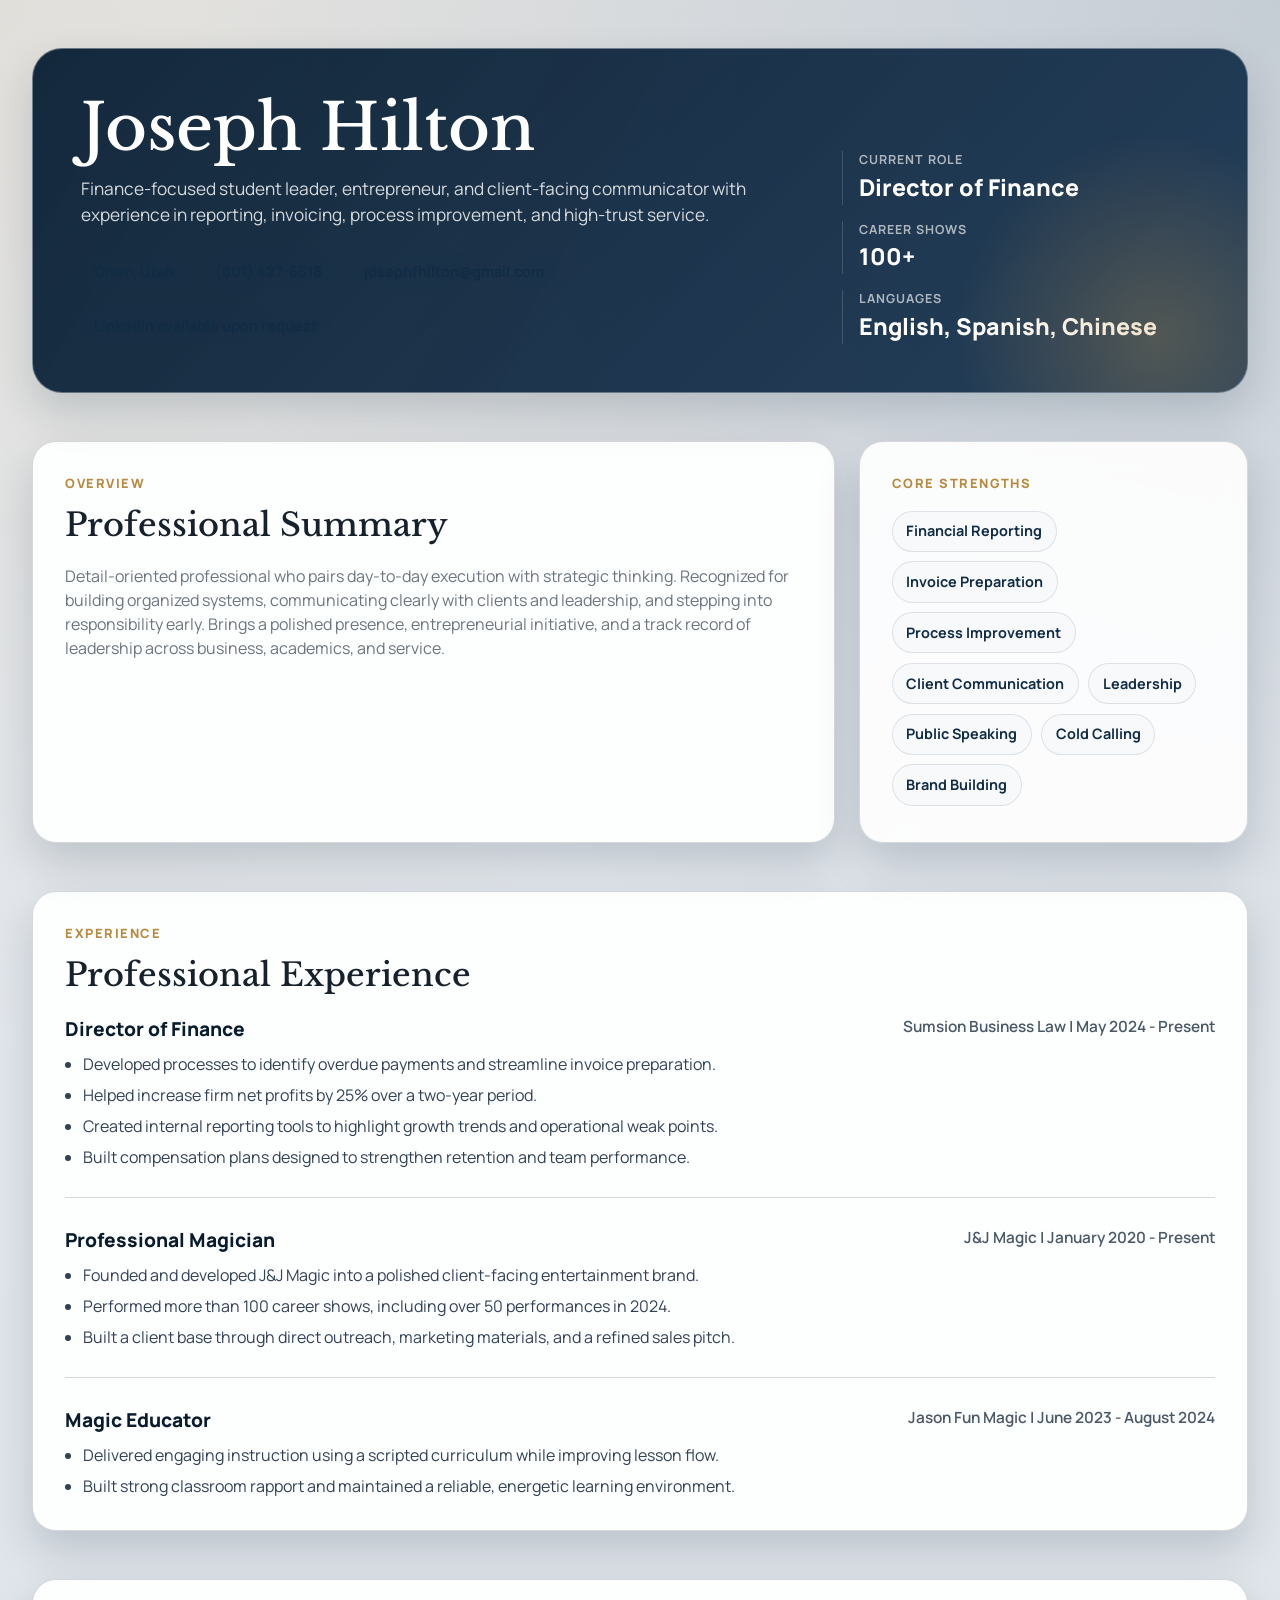
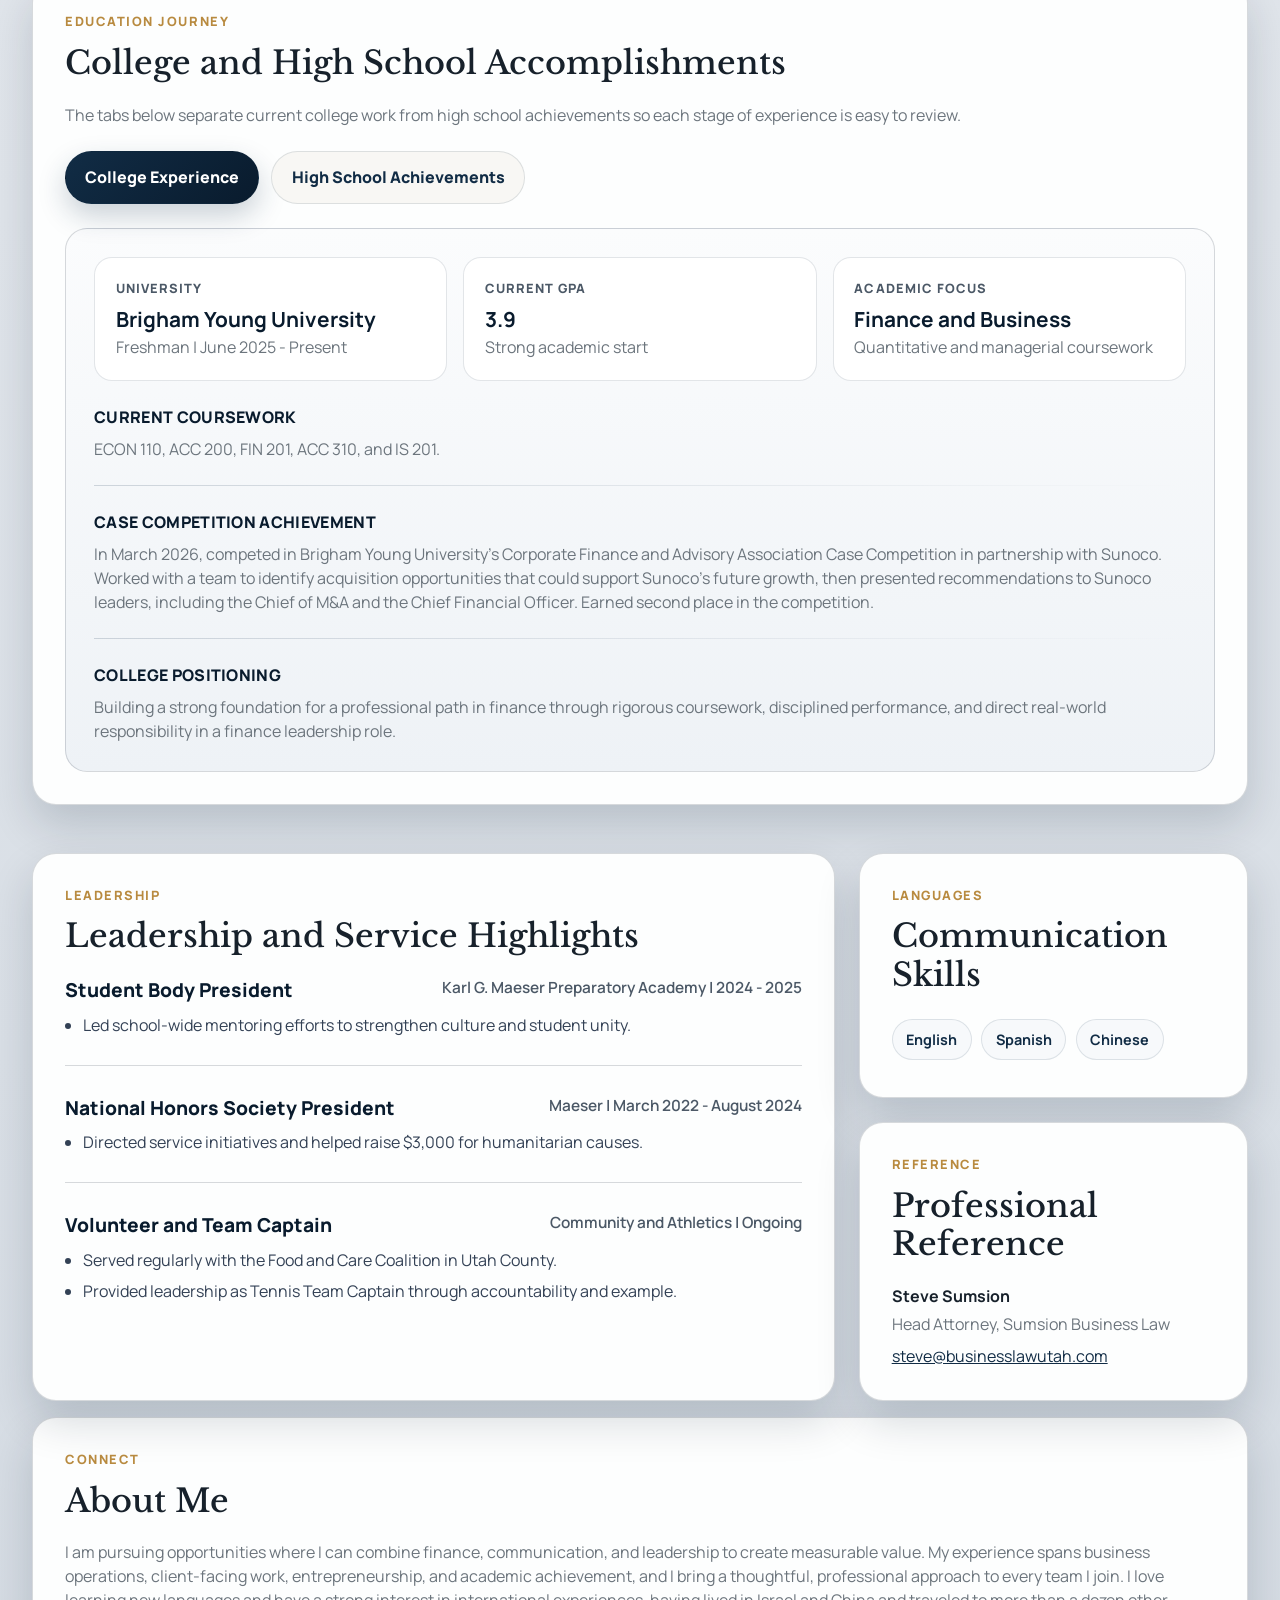
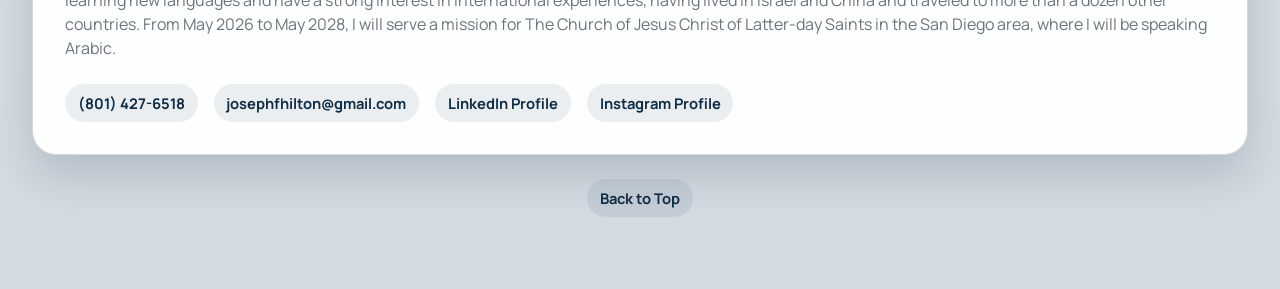
==== professional.html @ 19126810 "Add files via upload" ====
<!DOCTYPE html>
<html lang="en">
<head>
  <meta charset="UTF-8" />
  <meta name="viewport" content="width=device-width, initial-scale=1.0" />
  <title>Joseph Hilton | Professional Profile</title>

  <link rel="preconnect" href="https://fonts.googleapis.com" />
  <link rel="preconnect" href="https://fonts.gstatic.com" crossorigin />
  <link
    href="https://fonts.googleapis.com/css2?family=Libre+Baskerville:wght@700&family=Manrope:wght@400;500;600;700;800&display=swap"
    rel="stylesheet"
  />

  <link
    href="https://cdn.jsdelivr.net/npm/bootstrap@5.3.3/dist/css/bootstrap.min.css"
    rel="stylesheet"
  />

  <style>
    :root {
      --bg: #dfe4ea;
      --surface: rgba(255, 255, 255, 0.9);
      --surface-strong: #fdfefe;
      --ink: #17212b;
      --muted: #4b5866;
      --line: rgba(16, 30, 44, 0.16);
      --navy: #112c45;
      --navy-deep: #091b2d;
      --gold: #b88a3f;
      --highlight: rgba(184, 138, 63, 0.34);
      --shadow: 0 20px 44px rgba(9, 27, 45, 0.16);
    }

    body {
      margin: 0;
      color: var(--ink);
      font-family: "Manrope", sans-serif;
      background:
        radial-gradient(circle at top left, rgba(184, 138, 63, 0.12), transparent 28%),
        radial-gradient(circle at top right, rgba(17, 44, 69, 0.16), transparent 30%),
        linear-gradient(180deg, #e7ebf0 0%, var(--bg) 52%, #d3dae2 100%);
    }

    h1, h2, h3, h4, .serif {
      font-family: "Libre Baskerville", serif;
    }

    a {
      color: var(--navy);
    }

    a:hover {
      color: var(--navy-deep);
    }

    .page-shell {
      max-width: 1240px;
    }

    .hero-panel {
      position: relative;
      overflow: hidden;
      border: 1px solid rgba(255, 255, 255, 0.35);
      border-radius: 30px;
      background:
        linear-gradient(135deg, rgba(15, 36, 57, 0.98), rgba(22, 50, 79, 0.92)),
        linear-gradient(120deg, rgba(200, 155, 75, 0.25), transparent 55%);
      box-shadow: var(--shadow);
    }

    .hero-panel::after {
      content: "";
      position: absolute;
      inset: auto -10% -45% auto;
      width: 420px;
      height: 420px;
      border-radius: 50%;
      background: radial-gradient(circle, rgba(200, 155, 75, 0.28), transparent 68%);
      pointer-events: none;
    }

    .eyebrow {
      display: inline-flex;
      align-items: center;
      gap: 0.5rem;
      padding: 0.45rem 0.8rem;
      border: 1px solid rgba(255, 255, 255, 0.18);
      border-radius: 999px;
      background: rgba(255, 255, 255, 0.08);
      color: #f3e7d0;
      font-size: 0.82rem;
      font-weight: 700;
      letter-spacing: 0.08em;
      text-transform: uppercase;
    }

    .hero-title {
      color: #ffffff;
      font-size: clamp(2.4rem, 5vw, 4.5rem);
      line-height: 0.98;
    }

    .hero-subtitle {
      max-width: 680px;
      color: rgba(255, 255, 255, 0.82);
      font-size: 1.08rem;
    }

    .hero-metric {
      border-left: 1px solid rgba(255, 255, 255, 0.16);
      padding-left: 1rem;
    }

    .hero-metric-label {
      color: rgba(255, 255, 255, 0.64);
      font-size: 0.78rem;
      font-weight: 700;
      letter-spacing: 0.08em;
      text-transform: uppercase;
    }

    .hero-metric-value {
      color: #ffffff;
      font-size: 1.45rem;
      font-weight: 800;
    }

    .profile-card {
      border: 1px solid var(--line);
      border-radius: 24px;
      background: var(--surface);
      backdrop-filter: blur(14px);
      box-shadow: var(--shadow);
    }

    .profile-card {
      padding: 2rem;
      height: 100%;
      transition: box-shadow 0.2s ease, transform 0.2s ease, border-color 0.2s ease;
    }

    .profile-chip {
      display: inline-flex;
      align-items: center;
      padding: 0.5rem 0.8rem;
      border-radius: 999px;
      background: rgba(22, 50, 79, 0.08);
      color: var(--navy);
      font-size: 0.92rem;
      font-weight: 700;
      text-decoration: none;
    }

    .section-card {
      border: 1px solid var(--line);
      border-radius: 24px;
      background: var(--surface-strong);
      box-shadow: var(--shadow);
      padding: 2rem;
      transition: box-shadow 0.2s ease, transform 0.2s ease, border-color 0.2s ease;
    }

    .profile-card:hover,
    .section-card:hover,
    .tab-panel:hover,
    .feature-stat:hover {
      border-color: var(--highlight);
      box-shadow:
        0 0 0 4px rgba(184, 138, 63, 0.12),
        0 22px 46px rgba(9, 27, 45, 0.18);
      transform: translateY(-2px);
    }

    .section-kicker {
      margin-bottom: 0.8rem;
      color: var(--gold);
      font-size: 0.8rem;
      font-weight: 800;
      letter-spacing: 0.12em;
      text-transform: uppercase;
    }

    .section-title {
      margin-bottom: 1.25rem;
      font-size: 2rem;
    }

    .timeline-item + .timeline-item {
      margin-top: 1.75rem;
      padding-top: 1.75rem;
      border-top: 1px solid var(--line);
    }

    .timeline-role {
      font-size: 1.2rem;
      font-weight: 800;
      color: var(--navy-deep);
    }

    .timeline-meta {
      color: var(--muted);
      font-size: 0.96rem;
      font-weight: 600;
    }

    .timeline-item ul {
      margin-bottom: 0;
      padding-left: 1.15rem;
      color: #334155;
    }

    .timeline-item li + li {
      margin-top: 0.45rem;
    }

    .skill-badge {
      display: inline-block;
      margin: 0.3rem 0.4rem 0.3rem 0;
      padding: 0.55rem 0.85rem;
      border: 1px solid rgba(22, 50, 79, 0.12);
      border-radius: 999px;
      background: #f7f9fb;
      color: var(--navy);
      font-size: 0.9rem;
      font-weight: 700;
    }

    .nav-pills.professional-tabs {
      gap: 0.75rem;
    }

    .nav-pills.professional-tabs .nav-link {
      border: 1px solid rgba(22, 50, 79, 0.12);
      border-radius: 999px;
      padding: 0.85rem 1.2rem;
      color: var(--navy);
      background: #f8f7f4;
      font-weight: 800;
    }

    .nav-pills.professional-tabs .nav-link.active {
      background: linear-gradient(135deg, var(--navy), var(--navy-deep));
      color: #ffffff;
      box-shadow: 0 12px 28px rgba(22, 50, 79, 0.22);
    }

    .tab-panel {
      margin-top: 1.5rem;
      padding: 1.75rem;
      border: 1px solid var(--line);
      border-radius: 22px;
      background: linear-gradient(180deg, #fbfcfd 0%, #eef2f6 100%);
      transition: box-shadow 0.2s ease, transform 0.2s ease, border-color 0.2s ease;
    }

    .feature-stat {
      height: 100%;
      padding: 1.3rem;
      border: 1px solid rgba(17, 44, 69, 0.12);
      border-radius: 18px;
      background: rgba(255, 255, 255, 0.92);
      transition: box-shadow 0.2s ease, transform 0.2s ease, border-color 0.2s ease;
    }

    .feature-stat-label {
      margin-bottom: 0.35rem;
      color: var(--muted);
      font-size: 0.8rem;
      font-weight: 800;
      letter-spacing: 0.08em;
      text-transform: uppercase;
    }

    .feature-stat strong {
      display: block;
      color: var(--navy-deep);
      font-size: 1.3rem;
    }

    .mini-heading {
      color: var(--navy-deep);
      font-size: 1rem;
      font-weight: 800;
      letter-spacing: 0.02em;
      text-transform: uppercase;
    }

    .divider-line {
      height: 1px;
      margin: 1.5rem 0;
      background: linear-gradient(90deg, rgba(22, 50, 79, 0.18), transparent);
    }

    @media (max-width: 991.98px) {
      .profile-card {
        padding: 1.5rem;
      }

      .section-card {
        padding: 1.5rem;
      }

      .tab-panel {
        padding: 1.25rem;
      }

      .hero-metric {
        border-left: none;
        border-top: 1px solid rgba(255, 255, 255, 0.16);
        padding-left: 0;
        padding-top: 1rem;
      }
    }
  </style>
</head>
<body>
  <main class="page-shell container py-4 py-lg-5">
    <section class="hero-panel px-4 px-lg-5 py-5 mb-4 mb-lg-5">
      <div class="row align-items-end g-4">
        <div class="col-lg-8">
          <h1 class="hero-title mb-3">Joseph Hilton</h1>
          <p class="hero-subtitle mb-4">
            Finance-focused student leader, entrepreneur, and client-facing communicator with
            experience in reporting, invoicing, process improvement, and high-trust service.
          </p>
          <div class="d-flex flex-wrap gap-2 gap-lg-3">
            <span class="profile-chip">Orem, Utah</span>
            <a class="profile-chip" href="tel:18014276518">(801) 427-6518</a>
            <a class="profile-chip" href="mailto:josephfhilton@gmail.com">josephfhilton@gmail.com</a>
            <span class="profile-chip">LinkedIn available upon request</span>
          </div>
        </div>
        <div class="col-lg-4">
          <div class="row g-3">
            <div class="col-sm-4 col-lg-12">
              <div class="hero-metric">
                <div class="hero-metric-label">Current Role</div>
                <div class="hero-metric-value">Director of Finance</div>
              </div>
            </div>
            <div class="col-sm-4 col-lg-12">
              <div class="hero-metric">
                <div class="hero-metric-label">Career Shows</div>
                <div class="hero-metric-value">100+</div>
              </div>
            </div>
            <div class="col-sm-4 col-lg-12">
              <div class="hero-metric">
                <div class="hero-metric-label">Languages</div>
                <div class="hero-metric-value">English, Spanish, Chinese</div>
              </div>
            </div>
          </div>
        </div>
      </div>
    </section>

    <section class="mb-4 mb-lg-5">
      <div class="row g-4">
        <div class="col-lg-8">
          <div class="section-card h-100">
            <div class="section-kicker">Overview</div>
            <h2 class="section-title">Professional Summary</h2>
            <p class="mb-0 text-secondary">
              Detail-oriented professional who pairs day-to-day execution with strategic thinking.
              Recognized for building organized systems, communicating clearly with clients and
              leadership, and stepping into responsibility early. Brings a polished presence,
              entrepreneurial initiative, and a track record of leadership across business,
              academics, and service.
            </p>
          </div>
        </div>
        <div class="col-lg-4">
          <div class="profile-card">
            <div class="section-kicker">Core Strengths</div>
            <div class="skill-badge">Financial Reporting</div>
            <div class="skill-badge">Invoice Preparation</div>
            <div class="skill-badge">Process Improvement</div>
            <div class="skill-badge">Client Communication</div>
            <div class="skill-badge">Leadership</div>
            <div class="skill-badge">Public Speaking</div>
            <div class="skill-badge">Cold Calling</div>
            <div class="skill-badge">Brand Building</div>
          </div>
        </div>
      </div>
    </section>

    <section class="mb-4 mb-lg-5">
      <div class="section-card">
        <div class="section-kicker">Experience</div>
        <h2 class="section-title">Professional Experience</h2>

        <div class="timeline-item">
          <div class="d-flex flex-column flex-md-row justify-content-between gap-2 mb-2">
            <div class="timeline-role">Director of Finance</div>
            <div class="timeline-meta">Sumsion Business Law | May 2024 - Present</div>
          </div>
          <ul>
            <li>Developed processes to identify overdue payments and streamline invoice preparation.</li>
            <li>Helped increase firm net profits by 25% over a two-year period.</li>
            <li>Created internal reporting tools to highlight growth trends and operational weak points.</li>
            <li>Built compensation plans designed to strengthen retention and team performance.</li>
          </ul>
        </div>

        <div class="timeline-item">
          <div class="d-flex flex-column flex-md-row justify-content-between gap-2 mb-2">
            <div class="timeline-role">Professional Magician</div>
            <div class="timeline-meta">J&amp;J Magic | January 2020 - Present</div>
          </div>
          <ul>
            <li>Founded and developed J&amp;J Magic into a polished client-facing entertainment brand.</li>
            <li>Performed more than 100 career shows, including over 50 performances in 2024.</li>
            <li>Built a client base through direct outreach, marketing materials, and a refined sales pitch.</li>
          </ul>
        </div>

        <div class="timeline-item">
          <div class="d-flex flex-column flex-md-row justify-content-between gap-2 mb-2">
            <div class="timeline-role">Magic Educator</div>
            <div class="timeline-meta">Jason Fun Magic | June 2023 - August 2024</div>
          </div>
          <ul>
            <li>Delivered engaging instruction using a scripted curriculum while improving lesson flow.</li>
            <li>Built strong classroom rapport and maintained a reliable, energetic learning environment.</li>
          </ul>
        </div>
      </div>
    </section>

    <section class="mb-4 mb-lg-5">
      <div class="section-card">
        <div class="section-kicker">Education Journey</div>
        <h2 class="section-title">College and High School Accomplishments</h2>
        <p class="text-secondary mb-4">
          The tabs below separate current college work from high school achievements so each stage
          of experience is easy to review.
        </p>

        <ul class="nav nav-pills professional-tabs" id="academicTabs" role="tablist">
          <li class="nav-item" role="presentation">
            <button
              class="nav-link active"
              id="college-tab"
              data-bs-toggle="pill"
              data-bs-target="#college-panel"
              type="button"
              role="tab"
              aria-controls="college-panel"
              aria-selected="true"
            >
              College Experience
            </button>
          </li>
          <li class="nav-item" role="presentation">
            <button
              class="nav-link"
              id="highschool-tab"
              data-bs-toggle="pill"
              data-bs-target="#highschool-panel"
              type="button"
              role="tab"
              aria-controls="highschool-panel"
              aria-selected="false"
            >
              High School Achievements
            </button>
          </li>
        </ul>

        <div class="tab-content">
          <div
            class="tab-pane fade show active"
            id="college-panel"
            role="tabpanel"
            aria-labelledby="college-tab"
            tabindex="0"
          >
            <div class="tab-panel">
              <div class="row g-3 mb-4">
                <div class="col-md-4">
                  <div class="feature-stat">
                    <div class="feature-stat-label">University</div>
                    <strong>Brigham Young University</strong>
                    <span class="text-secondary">Freshman | June 2025 - Present</span>
                  </div>
                </div>
                <div class="col-md-4">
                  <div class="feature-stat">
                    <div class="feature-stat-label">Current GPA</div>
                    <strong>3.9</strong>
                    <span class="text-secondary">Strong academic start</span>
                  </div>
                </div>
                <div class="col-md-4">
                  <div class="feature-stat">
                    <div class="feature-stat-label">Academic Focus</div>
                    <strong>Finance and Business</strong>
                    <span class="text-secondary">Quantitative and managerial coursework</span>
                  </div>
                </div>
              </div>

              <div class="mini-heading mb-2">Current Coursework</div>
              <p class="text-secondary mb-0">
                ECON 110, ACC 200, FIN 201, ACC 310, and IS 201.
              </p>

              <div class="divider-line"></div>

              <div class="mini-heading mb-2">Case Competition Achievement</div>
              <p class="text-secondary mb-0">
                In March 2026, competed in Brigham Young University's Corporate Finance and
                Advisory Association Case Competition in partnership with Sunoco. Worked with a
                team to identify acquisition opportunities that could support Sunoco's future
                growth, then presented recommendations to Sunoco leaders, including the Chief of
                M&amp;A and the Chief Financial Officer. Earned second place in the competition.
              </p>

              <div class="divider-line"></div>

              <div class="mini-heading mb-2">College Positioning</div>
              <p class="text-secondary mb-0">
                Building a strong foundation for a professional path in finance through rigorous
                coursework, disciplined performance, and direct real-world responsibility in a
                finance leadership role.
              </p>
            </div>
          </div>

          <div
            class="tab-pane fade"
            id="highschool-panel"
            role="tabpanel"
            aria-labelledby="highschool-tab"
            tabindex="0"
          >
            <div class="tab-panel">
              <div class="row g-3 mb-4">
                <div class="col-md-4">
                  <div class="feature-stat">
                    <div class="feature-stat-label">School</div>
                    <strong>Karl G. Maeser Preparatory Academy</strong>
                    <span class="text-secondary">Graduate | August 2022 - May 2025</span>
                  </div>
                </div>
                <div class="col-md-4">
                  <div class="feature-stat">
                    <div class="feature-stat-label">Academic Record</div>
                    <strong>3.95 GPA | ACT 33</strong>
                    <span class="text-secondary">Consistent high performance</span>
                  </div>
                </div>
                <div class="col-md-4">
                  <div class="feature-stat">
                    <div class="feature-stat-label">Recognition</div>
                    <strong>Sterling Scholar Finalist</strong>
                    <span class="text-secondary">World Language category</span>
                  </div>
                </div>
              </div>

              <div class="row g-4">
                <div class="col-lg-6">
                  <div class="mini-heading mb-2">Leadership and Service</div>
                  <ul class="mb-0 text-secondary">
                    <li>Student Body President, 2024 - 2025</li>
                    <li>National Honors Society President, March 2022 - August 2024</li>
                    <li>Helped raise $3,000 for humanitarian efforts.</li>
                    <li>Tennis Team Captain, 2022 - Present</li>
                    <li>Volunteer with Food and Care Coalition, 2014 - Present</li>
                  </ul>
                </div>
                <div class="col-lg-6">
                  <div class="mini-heading mb-2">Academic Distinction</div>
                  <ul class="mb-0 text-secondary">
                    <li>Passed AP Biology.</li>
                    <li>Passed AP Chinese Culture and Language.</li>
                    <li>Passed AP Calculus AB.</li>
                    <li>Passed AP Government and Politics.</li>
                    <li>Passed AP Spanish Literature and Culture.</li>
                  </ul>
                </div>
              </div>
            </div>
          </div>
        </div>
      </div>
    </section>

    <section class="pb-2">
      <div class="row g-4">
        <div class="col-lg-8">
          <div class="section-card h-100">
            <div class="section-kicker">Leadership</div>
            <h2 class="section-title">Leadership and Service Highlights</h2>

            <div class="timeline-item">
              <div class="d-flex flex-column flex-md-row justify-content-between gap-2 mb-2">
                <div class="timeline-role">Student Body President</div>
                <div class="timeline-meta">Karl G. Maeser Preparatory Academy | 2024 - 2025</div>
              </div>
              <ul>
                <li>Led school-wide mentoring efforts to strengthen culture and student unity.</li>
              </ul>
            </div>

            <div class="timeline-item">
              <div class="d-flex flex-column flex-md-row justify-content-between gap-2 mb-2">
                <div class="timeline-role">National Honors Society President</div>
                <div class="timeline-meta">Maeser | March 2022 - August 2024</div>
              </div>
              <ul>
                <li>Directed service initiatives and helped raise $3,000 for humanitarian causes.</li>
              </ul>
            </div>

            <div class="timeline-item">
              <div class="d-flex flex-column flex-md-row justify-content-between gap-2 mb-2">
                <div class="timeline-role">Volunteer and Team Captain</div>
                <div class="timeline-meta">Community and Athletics | Ongoing</div>
              </div>
              <ul>
                <li>Served regularly with the Food and Care Coalition in Utah County.</li>
                <li>Provided leadership as Tennis Team Captain through accountability and example.</li>
              </ul>
            </div>
          </div>
        </div>

        <div class="col-lg-4">
          <div class="section-card mb-4">
            <div class="section-kicker">Languages</div>
            <h2 class="section-title h3">Communication Skills</h2>
            <div class="skill-badge">English</div>
            <div class="skill-badge">Spanish</div>
            <div class="skill-badge">Chinese</div>
          </div>

          <div class="section-card">
            <div class="section-kicker">Reference</div>
            <h2 class="section-title h3">Professional Reference</h2>
            <p class="mb-1 fw-bold">Steve Sumsion</p>
            <p class="text-secondary mb-2">Head Attorney, Sumsion Business Law</p>
            <p class="mb-0">
              <a href="mailto:steve@businesslawutah.com">steve@businesslawutah.com</a>
            </p>
          </div>
        </div>
      </div>
    </section>

    <section class="pt-2 pb-4">
      <div class="section-card">
        <div class="section-kicker">Connect</div>
        <h2 class="section-title">About Me</h2>
        <p class="text-secondary mb-4">
          I am pursuing opportunities where I can combine finance, communication, and leadership
          to create measurable value. My experience spans business operations, client-facing work,
          entrepreneurship, and academic achievement, and I bring a thoughtful, professional
          approach to every team I join. I love learning new languages and have a strong interest
          in international experiences, having lived in Israel and China and traveled to more than
          a dozen other countries. From May 2026 to May 2028, I will serve a mission for The
          Church of Jesus Christ of Latter-day Saints in the San Diego area, where I will be
          speaking Arabic.
        </p>
        <div class="d-flex flex-wrap gap-2 gap-lg-3">
          <a class="profile-chip" href="tel:18014276518">(801) 427-6518</a>
          <a class="profile-chip" href="mailto:josephfhilton@gmail.com">josephfhilton@gmail.com</a>
          <a class="profile-chip" href="https://www.linkedin.com/in/josephfhilton/" target="_blank" rel="noreferrer">LinkedIn Profile</a>
          <a class="profile-chip" href="https://www.instagram.com/josephfhilton/" target="_blank" rel="noreferrer">Instagram Profile</a>
        </div>
      </div>
    </section>

    <footer class="text-center pb-4">
      <a class="profile-chip" href="#">Back to Top</a>
    </footer>
  </main>

  <script src="https://cdn.jsdelivr.net/npm/bootstrap@5.3.3/dist/js/bootstrap.bundle.min.js"></script>
</body>
</html>
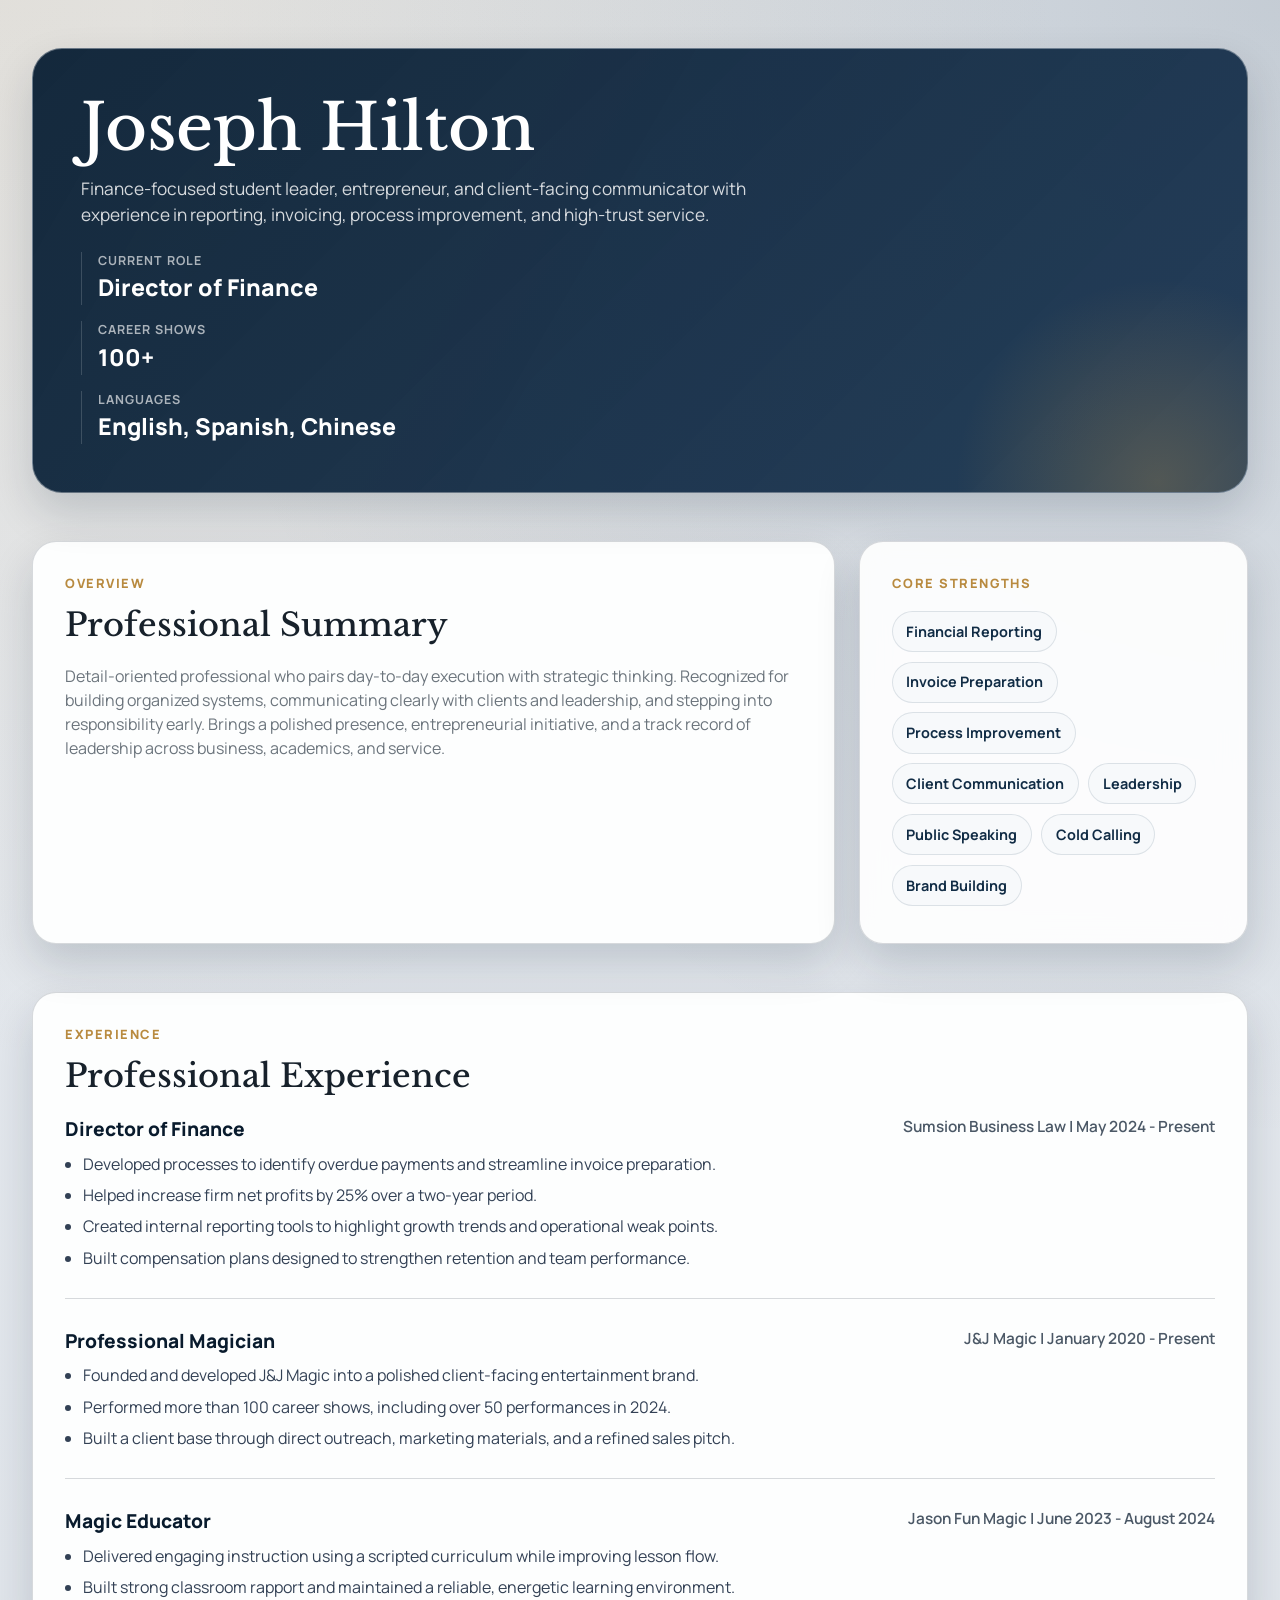
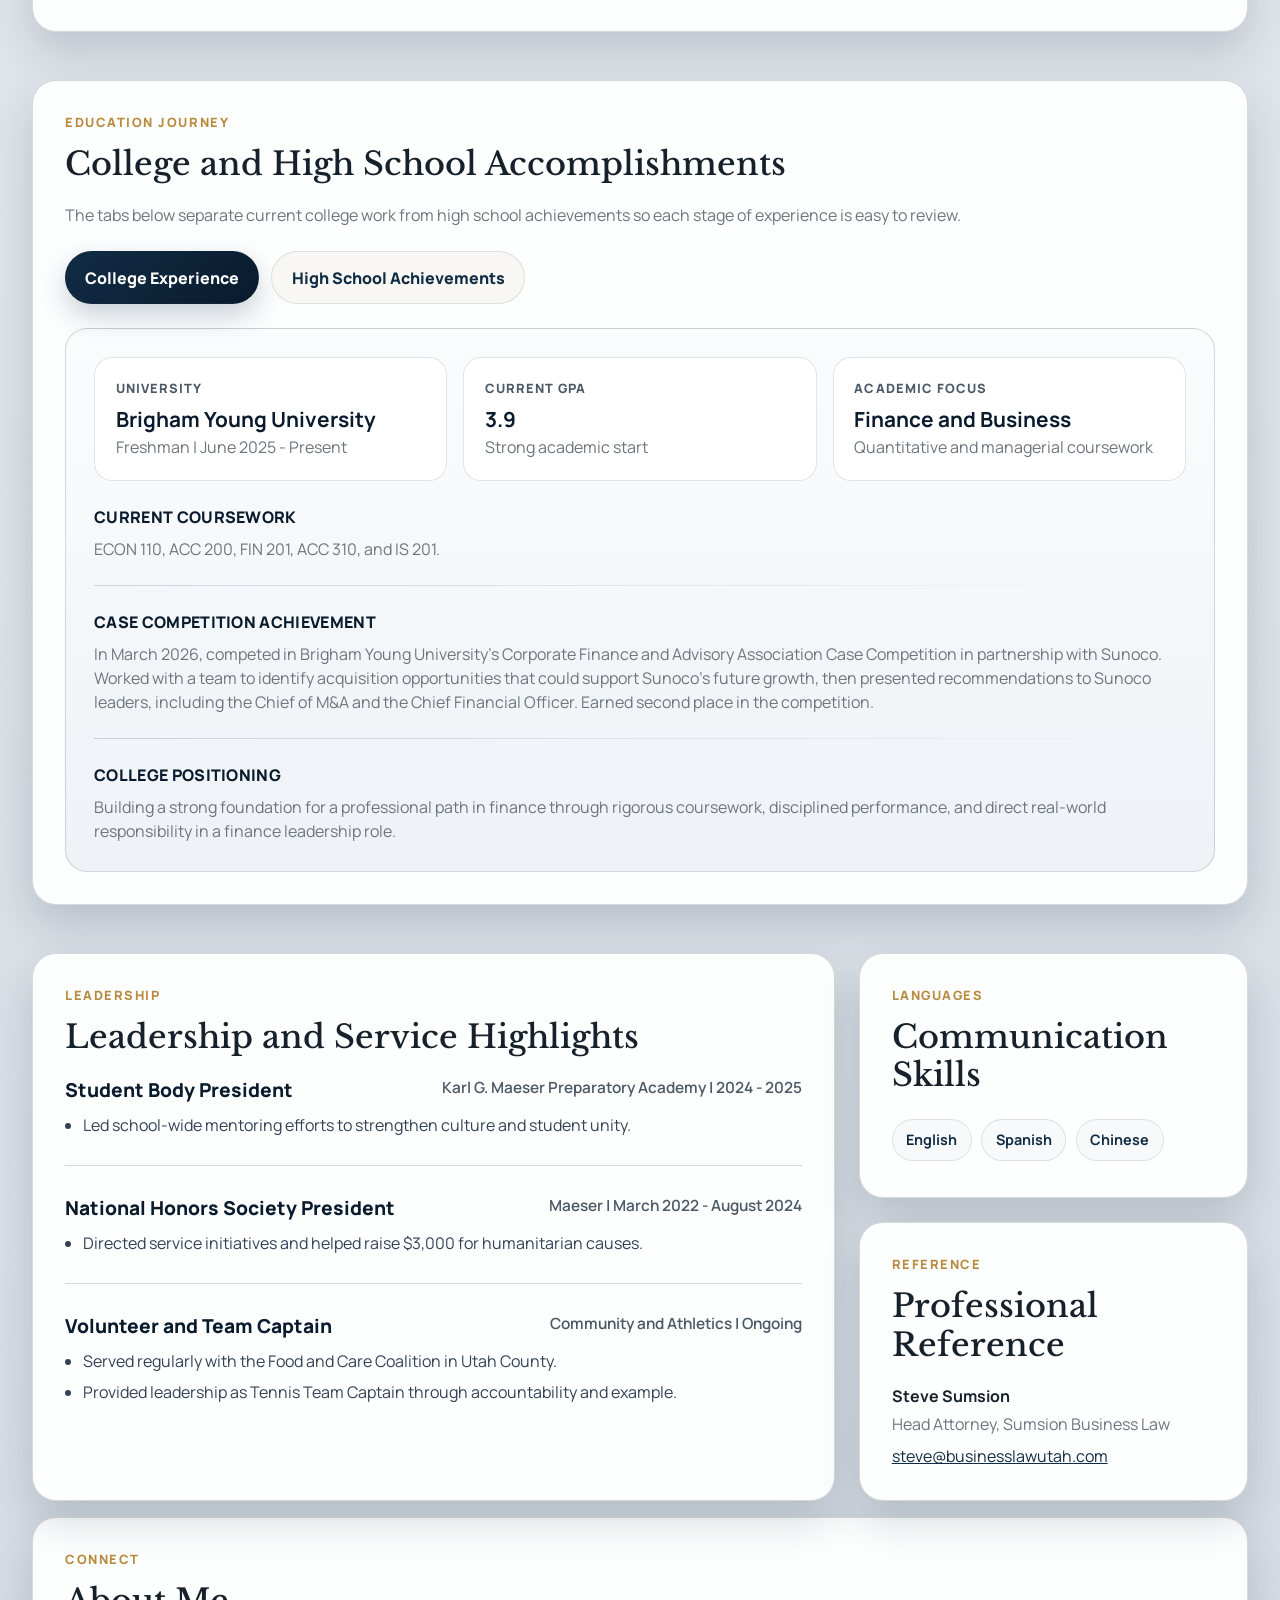
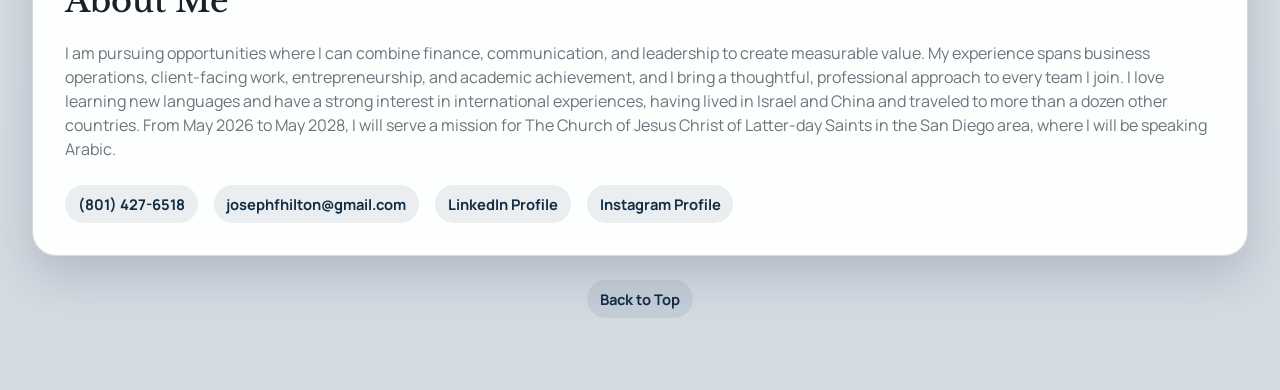
==== commit 5bc3f5ce: "Add files via upload" ====
--- a/professional.html
+++ b/professional.html
@@ -324,11 +324,6 @@
             Finance-focused student leader, entrepreneur, and client-facing communicator with
             experience in reporting, invoicing, process improvement, and high-trust service.
           </p>
-          <div class="d-flex flex-wrap gap-2 gap-lg-3">
-            <span class="profile-chip">Orem, Utah</span>
-            <a class="profile-chip" href="tel:18014276518">(801) 427-6518</a>
-            <a class="profile-chip" href="mailto:josephfhilton@gmail.com">josephfhilton@gmail.com</a>
-            <span class="profile-chip">LinkedIn available upon request</span>
           </div>
         </div>
         <div class="col-lg-4">
